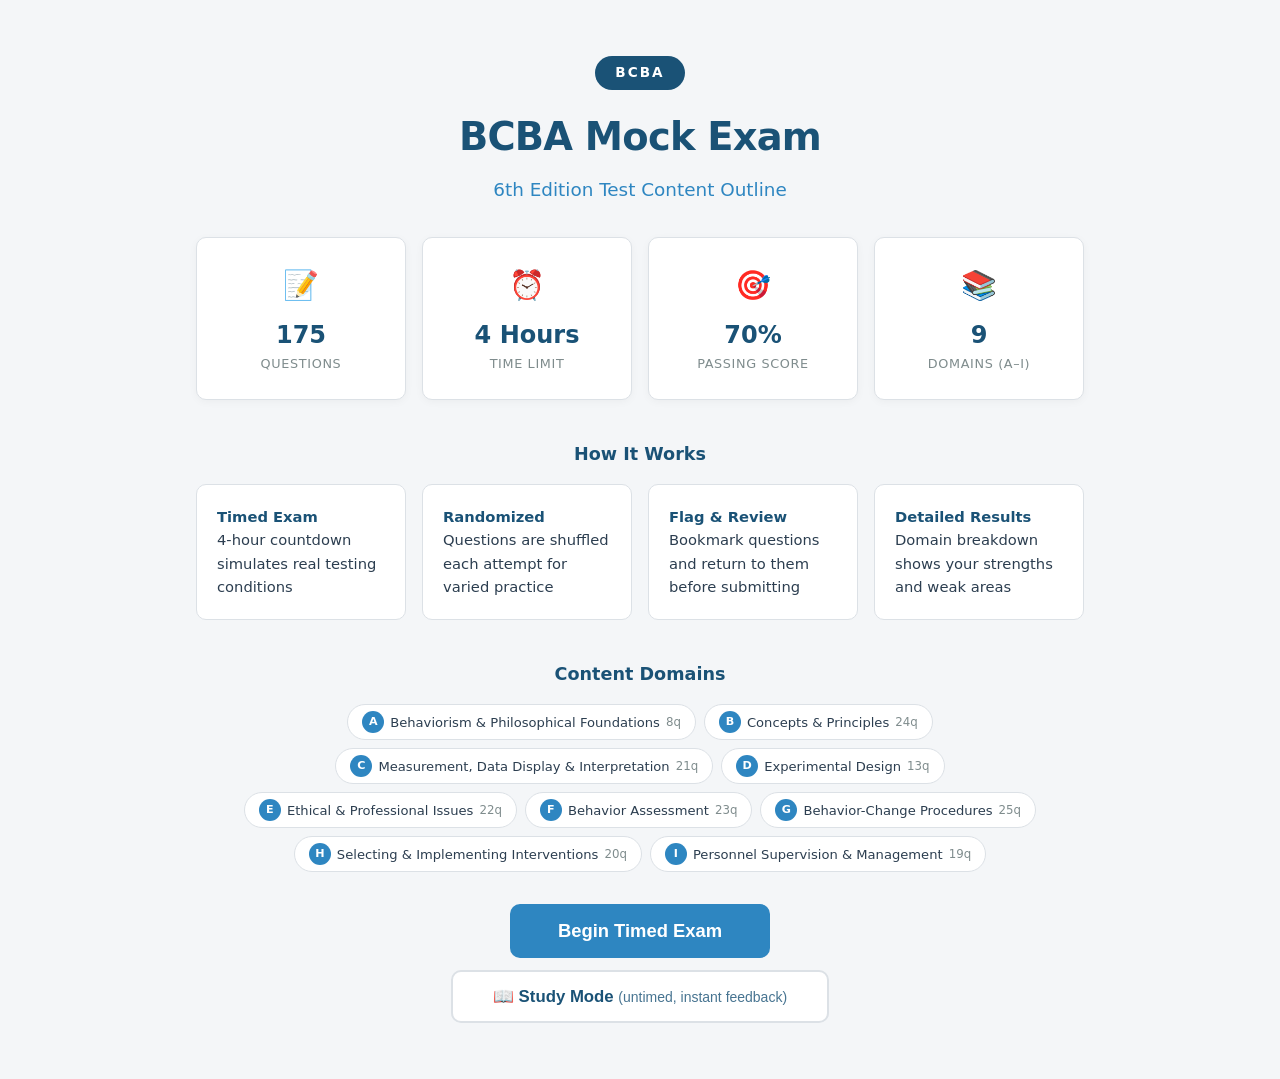
==== index.html @ a04a8256 "Initial release: BCBA Mock Exam static website 175-question practice exam for BCBA certification (6t" ====
<!DOCTYPE html>
<html lang="en">
<head>
  <meta charset="UTF-8">
  <meta name="viewport" content="width=device-width, initial-scale=1.0">
  <meta name="description" content="BCBA Mock Exam — 175 scenario-based questions aligned with the 6th Edition Test Content Outline. Timed exam, study mode, detailed domain breakdown.">
  <meta name="theme-color" content="#1a5276">
  <meta property="og:title" content="BCBA Mock Exam — 6th Edition TCO">
  <meta property="og:description" content="175-question practice exam for BCBA certification with timed mode, study mode, and detailed results.">
  <title>BCBA Mock Exam &mdash; 6th Edition TCO</title>
  <link rel="stylesheet" href="css/styles.css">
</head>
<body>
  <div class="container" id="app"></div>
  <button class="q-map-toggle" id="mapToggle" style="display:none" onclick="toggleMap()" aria-label="Toggle question navigator">&#9776;</button>
  <div class="q-map" id="qMap" role="navigation" aria-label="Question navigator"></div>

  <script defer src="js/questions.js"></script>
  <script defer src="js/domains.js"></script>
  <script defer src="js/state.js"></script>
  <script defer src="js/timer.js"></script>
  <script defer src="js/exam.js"></script>
  <script defer src="js/review.js"></script>
  <script defer src="js/render.js"></script>
  <script defer src="js/app.js"></script>
</body>
</html>
---- css/styles.css ----
/* BCBA Mock Exam — Styles */
* { margin: 0; padding: 0; box-sizing: border-box; }

:root {
  --primary: #1a5276;
  --accent: #2e86c1;
  --success: #27ae60;
  --danger: #c0392b;
  --warn: #f39c12;
  --bg: #f4f6f8;
  --card: #fff;
  --text: #2c3e50;
  --muted: #7f8c8d;
  --border: #dce1e6;
  --radius: 10px;
}

/* DARK MODE */
@media (prefers-color-scheme: dark) {
  :root {
    --bg: #1a1d23;
    --card: #23272e;
    --text: #e0e0e0;
    --muted: #9ca3af;
    --border: #3a3f47;
    --primary: #4a9eda;
    --accent: #5dade2;
  }
  .option:hover { background: rgba(93, 173, 226, 0.08); }
  .option.selected { background: rgba(93, 173, 226, 0.12); }
  .q-map-btn { background: var(--card); color: var(--text); }
  .q-map-btn.review-unanswered { background: #3a3f47; }
  .info-card { box-shadow: 0 2px 8px rgba(0, 0, 0, 0.2); }
}

body {
  font-family: 'Segoe UI', system-ui, -apple-system, sans-serif;
  background: var(--bg);
  color: var(--text);
  line-height: 1.6;
}

.container { max-width: 960px; margin: 0 auto; padding: 16px; }

/* ========================= */
/* START SCREEN              */
/* ========================= */
.start-screen { text-align: center; padding: 40px 20px; }

.hero {
  margin-bottom: 32px;
}
.hero-badge {
  display: inline-block;
  background: var(--primary);
  color: #fff;
  font-size: 0.85em;
  font-weight: 700;
  letter-spacing: 0.15em;
  padding: 6px 20px;
  border-radius: 20px;
  margin-bottom: 16px;
}
.start-screen h1 {
  font-size: 2.4em;
  color: var(--primary);
  margin-bottom: 8px;
  letter-spacing: -0.02em;
}
.start-screen .subtitle {
  color: var(--accent);
  font-size: 1.15em;
  margin-bottom: 0;
}

/* Info cards */
.info-grid {
  display: grid;
  grid-template-columns: repeat(auto-fit, minmax(160px, 1fr));
  gap: 16px;
  margin: 32px 0;
  text-align: center;
}
.info-card {
  background: var(--card);
  border-radius: var(--radius);
  padding: 24px 16px;
  border: 1px solid var(--border);
  box-shadow: 0 2px 8px rgba(0, 0, 0, 0.04);
  transition: transform 0.2s, box-shadow 0.2s;
}
.info-card:hover {
  transform: translateY(-2px);
  box-shadow: 0 6px 20px rgba(0, 0, 0, 0.08);
}
.info-icon { font-size: 1.8em; margin-bottom: 8px; }
.info-card .label {
  font-size: 0.8em;
  color: var(--muted);
  text-transform: uppercase;
  letter-spacing: 0.05em;
}
.info-card .value {
  font-size: 1.5em;
  font-weight: 700;
  color: var(--primary);
  margin-top: 4px;
}

/* Features section */
.features-section {
  margin: 40px 0;
  text-align: left;
}
.features-section h3, .domains-section h3 {
  color: var(--primary);
  font-size: 1.1em;
  margin-bottom: 16px;
  text-align: center;
}
.features-grid {
  display: grid;
  grid-template-columns: repeat(auto-fit, minmax(200px, 1fr));
  gap: 16px;
}
.feature {
  background: var(--card);
  padding: 20px;
  border-radius: var(--radius);
  border: 1px solid var(--border);
  font-size: 0.92em;
  line-height: 1.6;
  text-align: left;
}
.feature strong { color: var(--primary); }

/* Domains list */
.domains-section { margin: 32px 0; }
.domains-list {
  display: flex;
  flex-wrap: wrap;
  gap: 8px;
  justify-content: center;
}
.domain-pill {
  display: inline-flex;
  align-items: center;
  gap: 6px;
  background: var(--card);
  border: 1px solid var(--border);
  border-radius: 20px;
  padding: 6px 14px;
  font-size: 0.82em;
  color: var(--text);
}
.domain-code {
  background: var(--accent);
  color: #fff;
  width: 22px;
  height: 22px;
  border-radius: 50%;
  display: inline-flex;
  align-items: center;
  justify-content: center;
  font-weight: 700;
  font-size: 0.85em;
  flex-shrink: 0;
}
.domain-count {
  color: var(--muted);
  font-size: 0.9em;
}

/* Start actions */
.start-actions {
  display: flex;
  flex-direction: column;
  align-items: center;
  gap: 12px;
  margin-top: 32px;
}
.start-divider {
  width: 100%;
  max-width: 300px;
  text-align: center;
  border-bottom: 1px solid var(--border);
  line-height: 0;
  margin: 8px 0;
}
.start-divider span {
  background: var(--bg);
  padding: 0 16px;
  font-size: 0.85em;
  color: var(--muted);
}

/* ========================= */
/* BUTTONS                   */
/* ========================= */
.btn {
  display: inline-block;
  padding: 14px 40px;
  border: none;
  border-radius: var(--radius);
  font-size: 1.05em;
  font-weight: 600;
  cursor: pointer;
  transition: all 0.2s;
  text-decoration: none;
}
.btn-lg { padding: 16px 48px; font-size: 1.15em; }
.btn-primary { background: var(--accent); color: #fff; }
.btn-primary:hover {
  background: var(--primary);
  transform: translateY(-1px);
  box-shadow: 0 4px 12px rgba(0, 0, 0, 0.15);
}
.btn-primary.btn-outline {
  background: transparent;
  color: var(--accent);
  border: 2px solid var(--accent);
}
.btn-primary.btn-outline:hover {
  background: var(--accent);
  color: #fff;
}
.btn-secondary {
  background: var(--card);
  color: var(--primary);
  border: 2px solid var(--border);
}
.btn-secondary:hover { border-color: var(--accent); color: var(--accent); }
.btn-sm { padding: 8px 20px; font-size: 0.9em; }
.btn-danger { background: var(--danger); color: #fff; }
.btn-danger:hover { background: #a93226; }
.btn-success { background: var(--success); color: #fff; }
.btn-success:hover { background: #219a52; }
.btn small { opacity: 0.8; font-weight: 400; }

/* ========================= */
/* TOP BAR                   */
/* ========================= */
.top-bar {
  display: flex;
  justify-content: space-between;
  align-items: center;
  background: var(--primary);
  color: #fff;
  padding: 12px 20px;
  border-radius: var(--radius);
  margin-bottom: 16px;
  flex-wrap: wrap;
  gap: 8px;
  position: sticky;
  top: 0;
  z-index: 50;
}
.top-bar .timer {
  font-size: 1.3em;
  font-weight: 700;
  font-variant-numeric: tabular-nums;
}
.top-bar .progress { font-size: 0.95em; opacity: 0.85; }
.timer.warning { color: #f1c40f; animation: pulse 1s infinite; }
@keyframes pulse { 0%, 100% { opacity: 1; } 50% { opacity: 0.6; } }

/* ========================= */
/* QUESTION AREA             */
/* ========================= */
.question-card {
  background: var(--card);
  border-radius: var(--radius);
  padding: 32px;
  border: 1px solid var(--border);
  box-shadow: 0 2px 12px rgba(0, 0, 0, 0.05);
  margin-bottom: 16px;
}
.q-header {
  display: flex;
  justify-content: space-between;
  align-items: center;
  margin-bottom: 16px;
  flex-wrap: wrap;
  gap: 8px;
}
.q-number {
  font-size: 0.85em;
  font-weight: 600;
  color: var(--accent);
  background: rgba(46, 134, 193, 0.08);
  padding: 4px 12px;
  border-radius: 20px;
}
.q-domain { font-size: 0.8em; color: var(--muted); }
.q-stem { font-size: 1.1em; line-height: 1.7; margin-bottom: 24px; }
.q-flag {
  cursor: pointer;
  font-size: 1.2em;
  opacity: 0.4;
  transition: all 0.2s;
  user-select: none;
}
.q-flag:hover { opacity: 0.7; }
.q-flag.flagged { opacity: 1; color: var(--warn); }
.q-flag:focus-visible {
  outline: 2px solid var(--accent);
  outline-offset: 2px;
  border-radius: 4px;
}

.options { display: flex; flex-direction: column; gap: 10px; }

.option {
  display: flex;
  align-items: flex-start;
  gap: 12px;
  padding: 14px 16px;
  border: 2px solid var(--border);
  border-radius: 8px;
  cursor: pointer;
  transition: all 0.15s;
  background: var(--card);
  min-height: 48px;
}
.option:hover { border-color: var(--accent); background: rgba(46, 134, 193, 0.03); }
.option:focus-visible {
  outline: 2px solid var(--accent);
  outline-offset: 2px;
}
.option.selected { border-color: var(--accent); background: rgba(46, 134, 193, 0.06); }
.option .letter {
  width: 28px;
  height: 28px;
  border-radius: 50%;
  display: flex;
  align-items: center;
  justify-content: center;
  font-weight: 700;
  font-size: 0.85em;
  flex-shrink: 0;
  border: 2px solid var(--border);
  color: var(--muted);
  transition: all 0.15s;
}
.option.selected .letter {
  background: var(--accent);
  color: #fff;
  border-color: var(--accent);
}
.option .text { flex: 1; padding-top: 2px; }

/* ========================= */
/* REVIEW MODE               */
/* ========================= */
.option.correct { border-color: var(--success); background: rgba(39, 174, 96, 0.06); }
.option.correct .letter { background: var(--success); color: #fff; border-color: var(--success); }
.option.incorrect { border-color: var(--danger); background: rgba(192, 57, 43, 0.06); }
.option.incorrect .letter { background: var(--danger); color: #fff; border-color: var(--danger); }
.rationale {
  margin-top: 20px;
  padding: 16px;
  background: rgba(46, 134, 193, 0.04);
  border-left: 4px solid var(--accent);
  border-radius: 0 8px 8px 0;
  font-size: 0.95em;
  line-height: 1.7;
  display: none;
}
.rationale.show { display: block; }

/* ========================= */
/* NAV                       */
/* ========================= */
.nav-bar {
  display: flex;
  justify-content: space-between;
  align-items: center;
  gap: 12px;
}
.nav-bar .center { display: flex; gap: 8px; }

/* ========================= */
/* QUESTION MAP              */
/* ========================= */
.q-map-toggle {
  position: fixed;
  bottom: 20px;
  right: 20px;
  width: 52px;
  height: 52px;
  border-radius: 50%;
  background: var(--primary);
  color: #fff;
  border: none;
  font-size: 1.3em;
  cursor: pointer;
  box-shadow: 0 4px 16px rgba(0, 0, 0, 0.2);
  z-index: 100;
  display: flex;
  align-items: center;
  justify-content: center;
}
.q-map {
  position: fixed;
  bottom: 80px;
  right: 20px;
  width: 340px;
  max-height: 70vh;
  background: var(--card);
  border-radius: var(--radius);
  box-shadow: 0 8px 32px rgba(0, 0, 0, 0.15);
  border: 1px solid var(--border);
  z-index: 99;
  display: none;
  overflow: auto;
  padding: 16px;
}
.q-map.show { display: block; }
.q-map h3 { font-size: 0.95em; color: var(--primary); margin-bottom: 12px; }
.q-map-grid {
  display: grid;
  grid-template-columns: repeat(10, 1fr);
  gap: 4px;
}
.q-map-btn {
  width: 30px;
  height: 30px;
  border: 1px solid var(--border);
  border-radius: 4px;
  display: flex;
  align-items: center;
  justify-content: center;
  font-size: 0.7em;
  cursor: pointer;
  background: var(--card);
  color: var(--text);
  transition: all 0.15s;
}
.q-map-btn:hover { border-color: var(--accent); }
.q-map-btn.answered { background: var(--accent); color: #fff; border-color: var(--accent); }
.q-map-btn.flagged-map { border-color: var(--warn); box-shadow: 0 0 0 2px rgba(243, 156, 18, 0.3); }
.q-map-btn.current { outline: 2px solid var(--primary); outline-offset: 1px; }
.q-map-btn.review-correct { background: var(--success); color: #fff; border-color: var(--success); }
.q-map-btn.review-incorrect { background: var(--danger); color: #fff; border-color: var(--danger); }
.q-map-btn.review-unanswered { background: #ecf0f1; color: var(--muted); }
.domain-label {
  grid-column: 1 / -1;
  font-size: 0.75em;
  font-weight: 600;
  color: var(--muted);
  margin-top: 8px;
  text-transform: uppercase;
  letter-spacing: 0.03em;
}

/* ========================= */
/* RESULTS                   */
/* ========================= */
.results { text-align: center; padding: 40px 20px; }
.results h1 { color: var(--primary); margin-bottom: 8px; }
.score-circle {
  width: 180px;
  height: 180px;
  border-radius: 50%;
  display: flex;
  flex-direction: column;
  align-items: center;
  justify-content: center;
  margin: 32px auto;
  border: 8px solid var(--border);
  transition: border-color 0.3s;
}
.score-circle .pct { font-size: 3em; font-weight: 800; line-height: 1; }
.score-circle .label { font-size: 0.85em; color: var(--muted); }
.score-circle.pass { border-color: var(--success); }
.score-circle.pass .pct { color: var(--success); }
.score-circle.fail { border-color: var(--danger); }
.score-circle.fail .pct { color: var(--danger); }

.result-badge {
  display: inline-block;
  padding: 8px 24px;
  border-radius: 20px;
  font-weight: 700;
  font-size: 1.1em;
  letter-spacing: 0.05em;
  margin-bottom: 16px;
}
.result-badge.pass { background: rgba(39, 174, 96, 0.1); color: var(--success); }
.result-badge.fail { background: rgba(192, 57, 43, 0.1); color: var(--danger); }

.domain-breakdown { text-align: left; margin: 32px 0; }
.domain-row {
  display: flex;
  align-items: center;
  gap: 12px;
  padding: 10px 0;
  border-bottom: 1px solid var(--border);
}
.domain-row .name { flex: 1; font-size: 0.95em; }
.domain-row .bar-wrap {
  flex: 2;
  height: 24px;
  background: #ecf0f1;
  border-radius: 12px;
  overflow: hidden;
}
.domain-row .bar { height: 100%; border-radius: 12px; transition: width 0.6s ease; }
.domain-row .score-text { width: 80px; text-align: right; font-weight: 600; font-size: 0.9em; }
.actions {
  display: flex;
  gap: 12px;
  justify-content: center;
  flex-wrap: wrap;
  margin-top: 32px;
}

/* ========================= */
/* RESPONSIVE                */
/* ========================= */
@media (max-width: 768px) {
  .container { padding: 8px; }
  .start-screen { padding: 24px 12px; }
  .start-screen h1 { font-size: 1.8em; }
  .info-grid { grid-template-columns: repeat(2, 1fr); gap: 10px; }
  .info-card { padding: 16px 12px; }
  .features-grid { grid-template-columns: 1fr; }
  .domain-row { flex-wrap: wrap; }
  .domain-row .bar-wrap { flex: 1 1 100%; order: 3; }
  .domain-row .score-text { width: auto; order: 2; }
}

@media (max-width: 600px) {
  .question-card { padding: 20px 16px; }
  .top-bar { padding: 10px 14px; font-size: 0.9em; }
  .q-stem { font-size: 1em; }
  .option { padding: 12px 14px; min-height: 48px; }
  .nav-bar { flex-wrap: wrap; justify-content: center; }
  .nav-bar .center { order: 3; width: 100%; justify-content: center; margin-top: 8px; }
  .btn-sm { padding: 10px 16px; font-size: 0.85em; }

  /* Bottom-sheet style question map on mobile */
  .q-map {
    width: 100%;
    max-width: 100%;
    bottom: 0;
    right: 0;
    left: 0;
    border-radius: var(--radius) var(--radius) 0 0;
    max-height: 60vh;
  }
  .q-map-grid { grid-template-columns: repeat(8, 1fr); }

  .actions { flex-direction: column; align-items: stretch; }
  .actions .btn { width: 100%; }
}

/* ========================= */
/* PRINT                     */
/* ========================= */
@media print {
  .top-bar, .nav-bar, .q-map-toggle, .q-map, .actions, .btn { display: none !important; }
  .question-card { box-shadow: none; border: 1px solid #ccc; page-break-inside: avoid; }
  .results { padding: 20px 0; }
}

/* ========================= */
/* KEYBOARD HINT             */
/* ========================= */
.kbd-hint {
  position: fixed;
  bottom: 80px;
  left: 20px;
  background: var(--card);
  border: 1px solid var(--border);
  border-radius: var(--radius);
  padding: 12px 16px;
  font-size: 0.78em;
  color: var(--muted);
  line-height: 1.8;
  box-shadow: 0 4px 16px rgba(0, 0, 0, 0.1);
  z-index: 50;
  display: none;
}
kbd {
  background: var(--bg);
  border: 1px solid var(--border);
  border-radius: 4px;
  padding: 1px 6px;
  font-family: inherit;
  font-size: 0.95em;
}
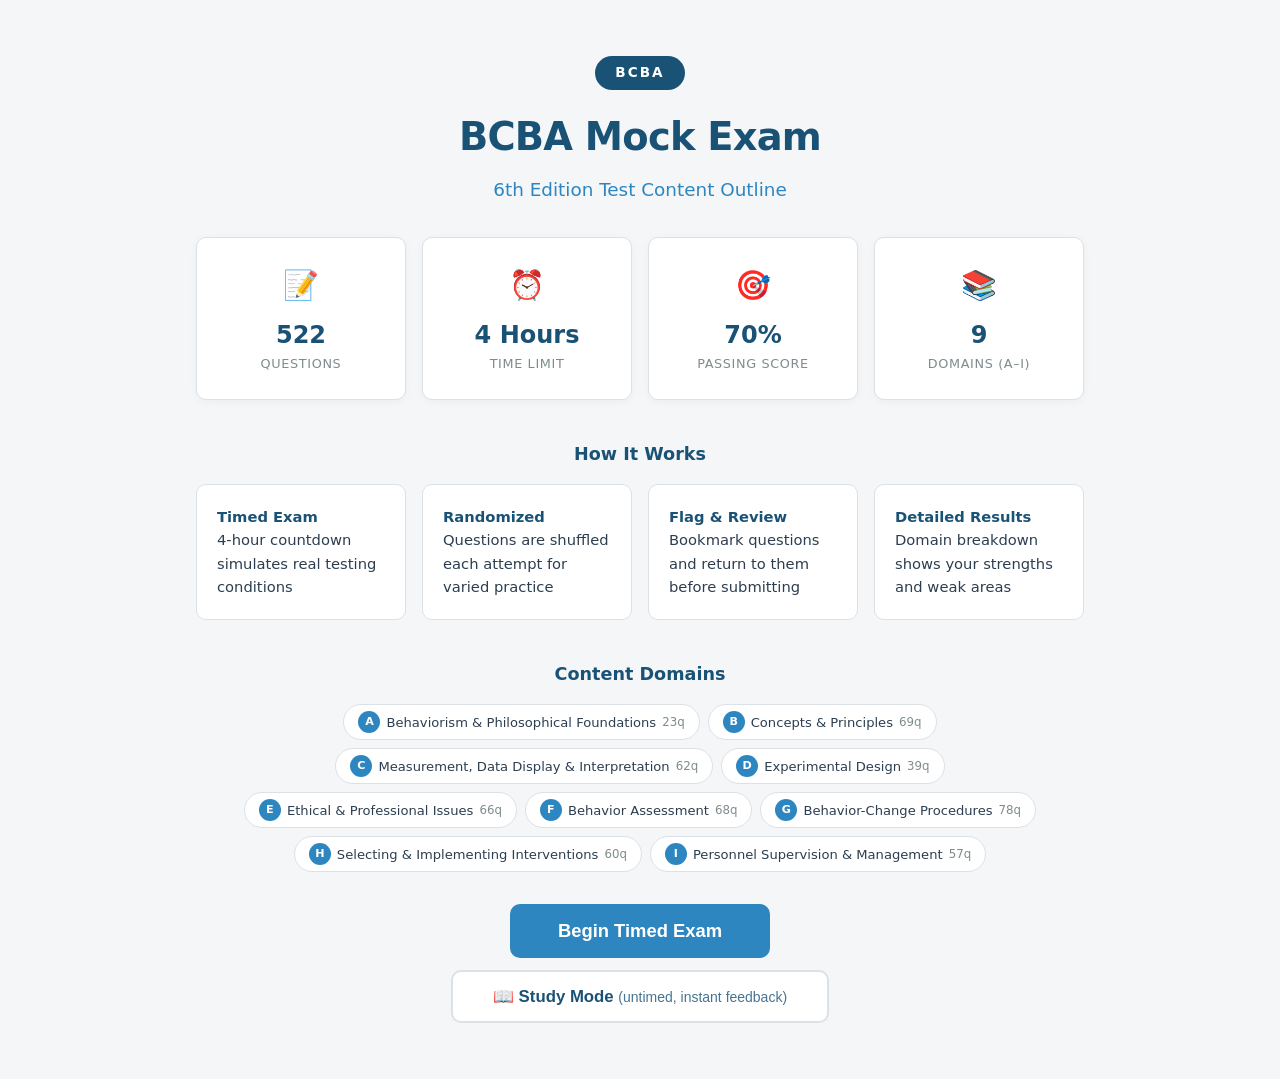
==== commit 18d0b79d: "Update BCBA exam to 522-question version - Replace questions.js with the latest 522-question bank (w" ====
--- a/index.html
+++ b/index.html
@@ -3,10 +3,10 @@
 <head>
   <meta charset="UTF-8">
   <meta name="viewport" content="width=device-width, initial-scale=1.0">
-  <meta name="description" content="BCBA Mock Exam — 175 scenario-based questions aligned with the 6th Edition Test Content Outline. Timed exam, study mode, detailed domain breakdown.">
+  <meta name="description" content="BCBA Mock Exam — 522 scenario-based questions aligned with the 6th Edition Test Content Outline. Timed exam, study mode, detailed domain breakdown.">
   <meta name="theme-color" content="#1a5276">
   <meta property="og:title" content="BCBA Mock Exam — 6th Edition TCO">
-  <meta property="og:description" content="175-question practice exam for BCBA certification with timed mode, study mode, and detailed results.">
+  <meta property="og:description" content="522-question practice exam for BCBA certification with timed mode, study mode, and detailed results.">
   <title>BCBA Mock Exam &mdash; 6th Edition TCO</title>
   <link rel="stylesheet" href="css/styles.css">
 </head>
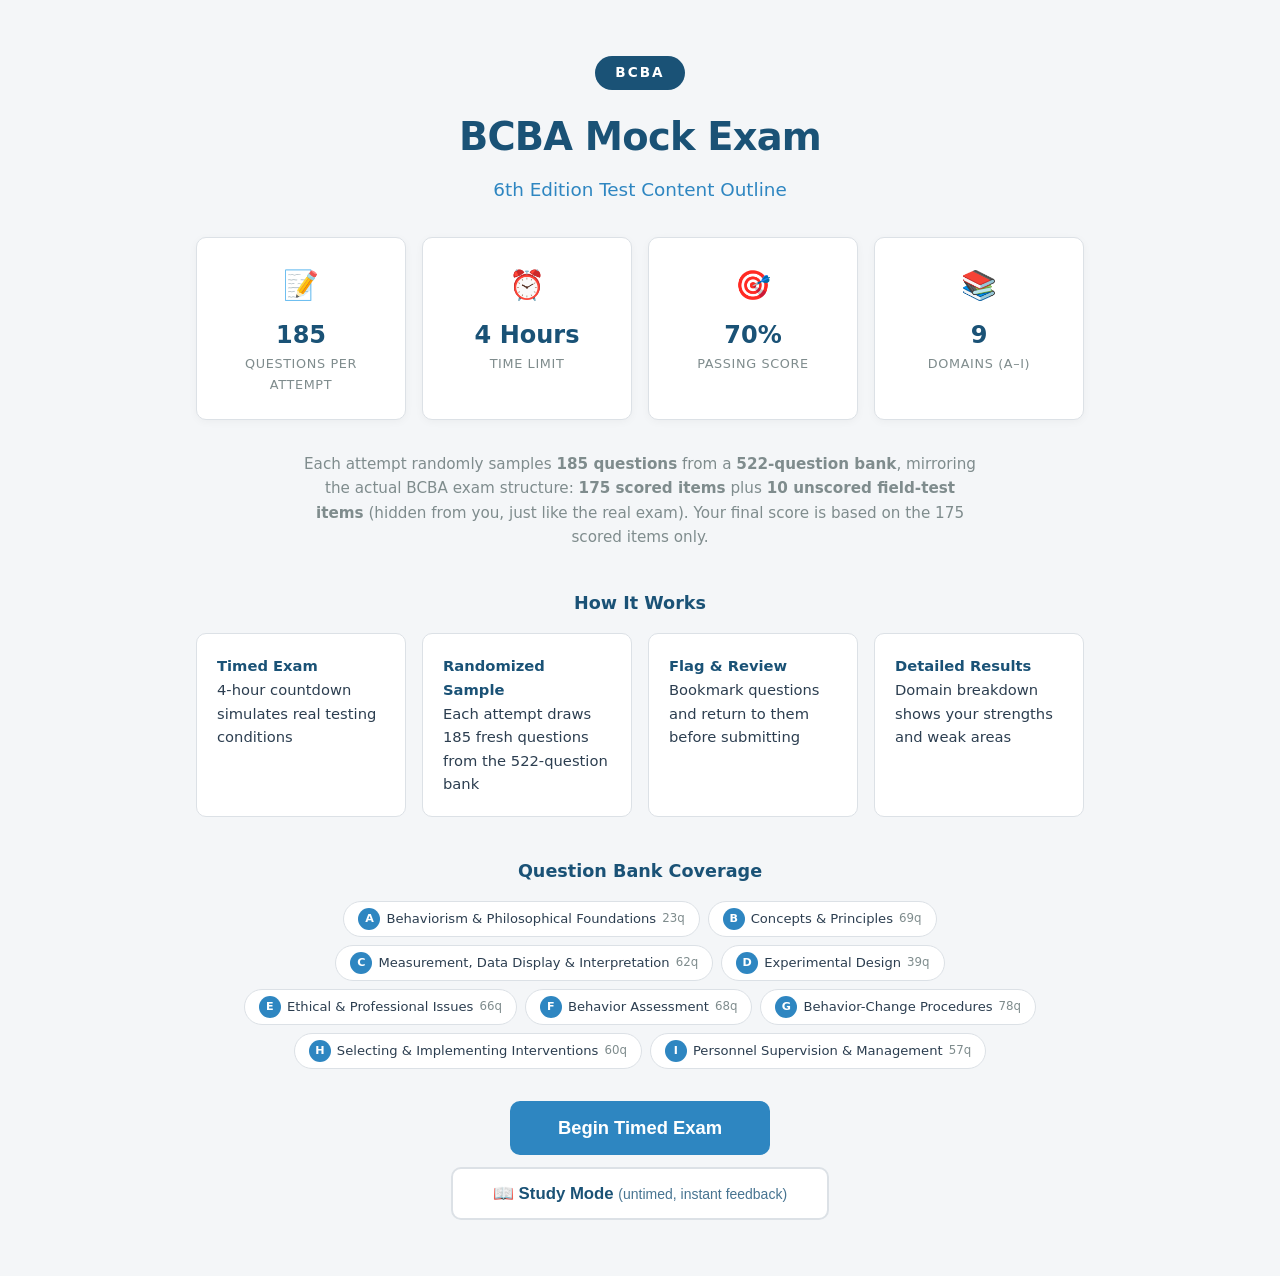
==== commit 9262aad2: "Authentic BCBA exam structure: 185 sampled, 175 scored Each attempt now mirrors the real BCBA exam: " ====
--- a/index.html
+++ b/index.html
@@ -3,10 +3,10 @@
 <head>
   <meta charset="UTF-8">
   <meta name="viewport" content="width=device-width, initial-scale=1.0">
-  <meta name="description" content="BCBA Mock Exam — 522 scenario-based questions aligned with the 6th Edition Test Content Outline. Timed exam, study mode, detailed domain breakdown.">
+  <meta name="description" content="BCBA Mock Exam — 185 scenario-based questions aligned with the 6th Edition Test Content Outline. Timed exam, study mode, detailed domain breakdown.">
   <meta name="theme-color" content="#1a5276">
   <meta property="og:title" content="BCBA Mock Exam — 6th Edition TCO">
-  <meta property="og:description" content="522-question practice exam for BCBA certification with timed mode, study mode, and detailed results.">
+  <meta property="og:description" content="185-question practice exam for BCBA certification with timed mode, study mode, and detailed results.">
   <title>BCBA Mock Exam &mdash; 6th Edition TCO</title>
   <link rel="stylesheet" href="css/styles.css">
 </head>
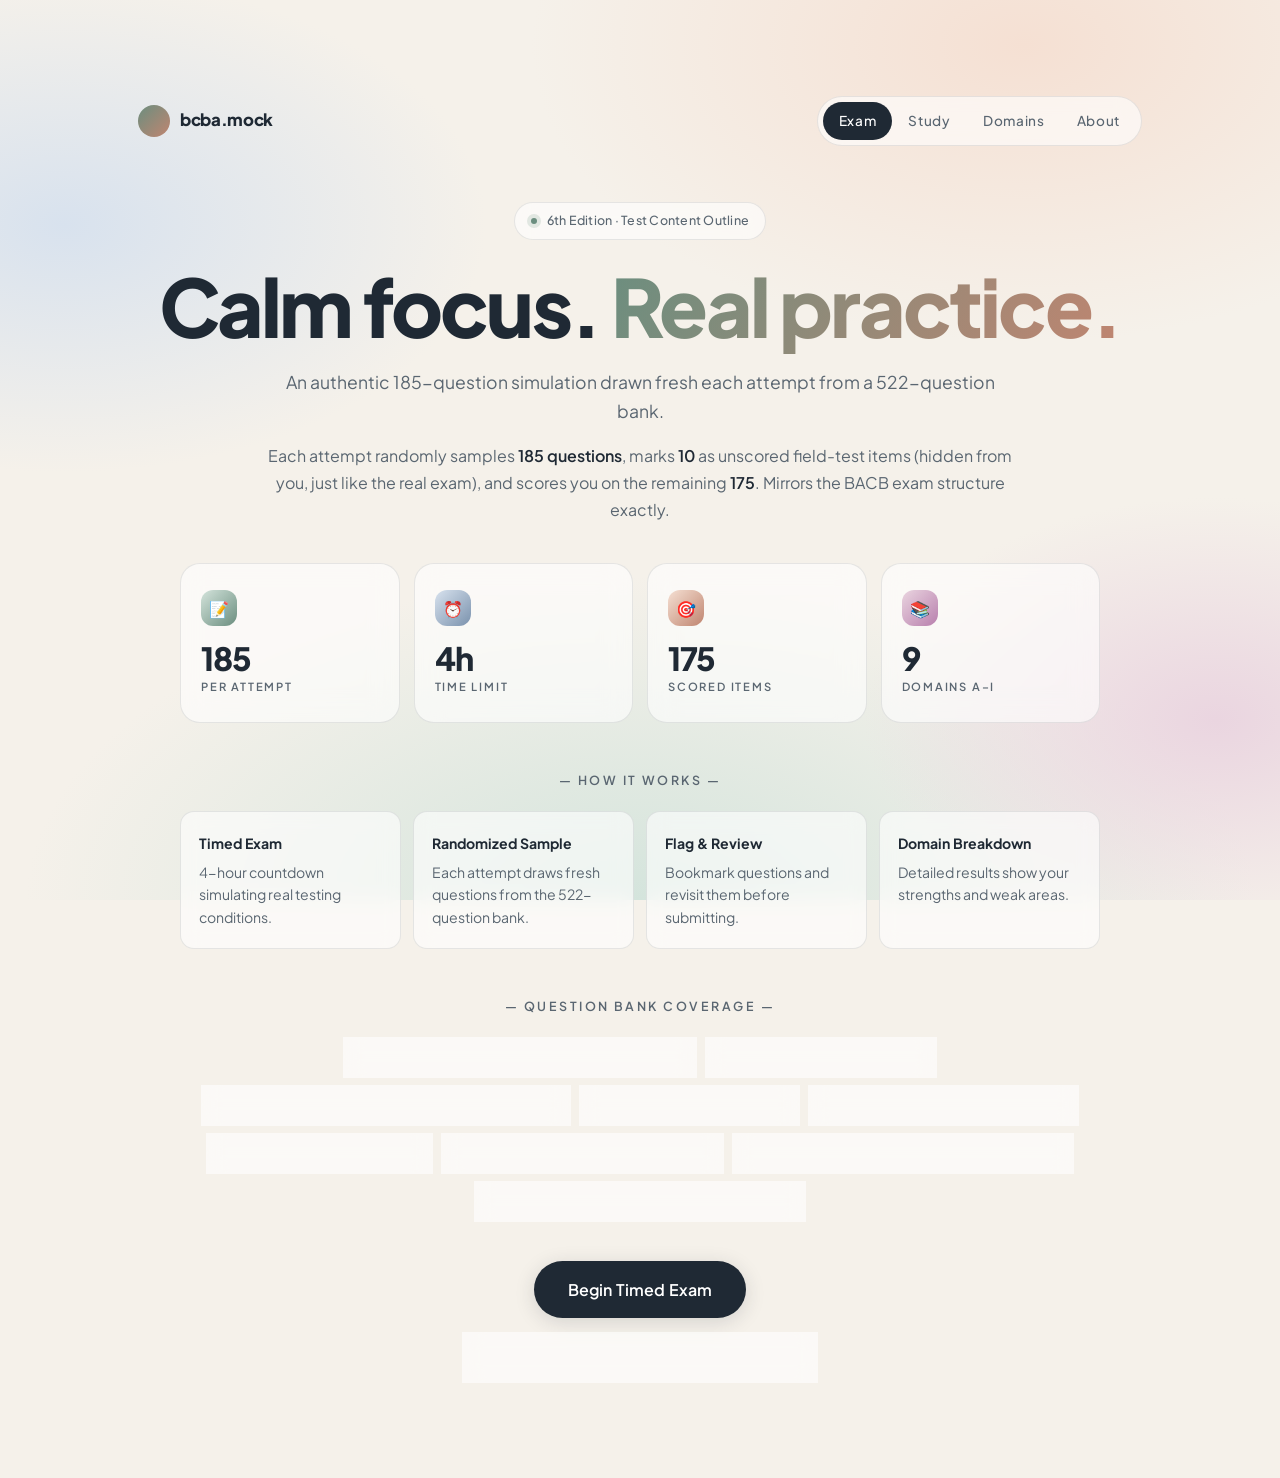
==== commit 06c0c5dd: "Redesign with Calm Gradient theme Apply a fresh visual aesthetic across the entire site: pastel grad" ====
--- a/index.html
+++ b/index.html
@@ -3,11 +3,16 @@
 <head>
   <meta charset="UTF-8">
   <meta name="viewport" content="width=device-width, initial-scale=1.0">
-  <meta name="description" content="BCBA Mock Exam — 185 scenario-based questions aligned with the 6th Edition Test Content Outline. Timed exam, study mode, detailed domain breakdown.">
-  <meta name="theme-color" content="#1a5276">
+  <meta name="description" content="BCBA Mock Exam — 185 scenario-based questions per attempt, drawn from a 522-question bank. 175 scored + 10 unscored field-test items, mirroring the BACB exam structure.">
+  <meta name="theme-color" content="#f5f1ea">
   <meta property="og:title" content="BCBA Mock Exam — 6th Edition TCO">
-  <meta property="og:description" content="185-question practice exam for BCBA certification with timed mode, study mode, and detailed results.">
+  <meta property="og:description" content="Authentic 185-question BCBA practice exam with timed mode, study mode, and detailed results.">
   <title>BCBA Mock Exam &mdash; 6th Edition TCO</title>
+
+  <link rel="preconnect" href="https://fonts.googleapis.com">
+  <link rel="preconnect" href="https://fonts.gstatic.com" crossorigin>
+  <link href="https://fonts.googleapis.com/css2?family=Plus+Jakarta+Sans:wght@300;400;500;600;700;800&display=swap" rel="stylesheet">
+
   <link rel="stylesheet" href="css/styles.css">
 </head>
 <body>
--- a/css/styles.css
+++ b/css/styles.css
@@ -1,477 +1,666 @@
-/* BCBA Mock Exam — Styles */
+/* ============================================================
+   BCBA Mock Exam — "Calm Gradient" theme
+   Pastel atmospheric background, glassmorphic cards, modern sans
+   ============================================================ */
+
 * { margin: 0; padding: 0; box-sizing: border-box; }
 
 :root {
-  --primary: #1a5276;
-  --accent: #2e86c1;
-  --success: #27ae60;
-  --danger: #c0392b;
-  --warn: #f39c12;
-  --bg: #f4f6f8;
-  --card: #fff;
-  --text: #2c3e50;
-  --muted: #7f8c8d;
-  --border: #dce1e6;
-  --radius: 10px;
-}
-
-/* DARK MODE */
-@media (prefers-color-scheme: dark) {
-  :root {
-    --bg: #1a1d23;
-    --card: #23272e;
-    --text: #e0e0e0;
-    --muted: #9ca3af;
-    --border: #3a3f47;
-    --primary: #4a9eda;
-    --accent: #5dade2;
-  }
-  .option:hover { background: rgba(93, 173, 226, 0.08); }
-  .option.selected { background: rgba(93, 173, 226, 0.12); }
-  .q-map-btn { background: var(--card); color: var(--text); }
-  .q-map-btn.review-unanswered { background: #3a3f47; }
-  .info-card { box-shadow: 0 2px 8px rgba(0, 0, 0, 0.2); }
-}
-
-body {
-  font-family: 'Segoe UI', system-ui, -apple-system, sans-serif;
-  background: var(--bg);
-  color: var(--text);
+  /* Background gradient anchors */
+  --bg-base: #f5f1ea;
+  --grad-mint:    #d4e4dc;
+  --grad-peach:   #f5e0d3;
+  --grad-sky:     #d8e2ee;
+  --grad-blush:   #ead5e0;
+
+  /* Ink scale */
+  --ink:        #1f2934;
+  --ink-soft:   #5a6671;
+  --ink-mute:   #8a929c;
+
+  /* Accent palette */
+  --accent:       #6b8e7f;   /* sage */
+  --accent-warm:  #c08570;   /* terracotta-pink */
+  --accent-cool:  #7a92ad;   /* dusty blue */
+
+  /* Semantic */
+  --success:    #6b8e7f;
+  --success-bg: rgba(107, 142, 127, 0.12);
+  --danger:     #c47a6a;
+  --danger-bg:  rgba(196, 122, 106, 0.12);
+  --warn:       #d4a574;
+  --warn-bg:    rgba(212, 165, 116, 0.18);
+
+  /* Surfaces */
+  --card-glass:    rgba(255, 255, 255, 0.6);
+  --card-glass-2:  rgba(255, 255, 255, 0.85);
+  --card-solid:    #ffffff;
+  --card-mute:     rgba(31, 41, 52, 0.04);
+  --line:          rgba(31, 41, 52, 0.1);
+  --line-strong:   rgba(31, 41, 52, 0.2);
+
+  /* Radii / shadows */
+  --r-sm:   8px;
+  --r:      14px;
+  --r-lg:   20px;
+  --r-pill: 999px;
+  --shadow-sm: 0 1px 4px rgba(31, 41, 52, 0.06);
+  --shadow:    0 4px 24px rgba(31, 41, 52, 0.08);
+  --shadow-lg: 0 12px 40px rgba(31, 41, 52, 0.12);
+}
+
+html, body {
+  background:
+    radial-gradient(ellipse 70% 60% at 80% 5%,  var(--grad-peach) 0%, transparent 55%),
+    radial-gradient(ellipse 60% 50% at 5% 25%,  var(--grad-sky)   0%, transparent 55%),
+    radial-gradient(ellipse 50% 45% at 95% 80%, var(--grad-blush) 0%, transparent 55%),
+    radial-gradient(ellipse 80% 60% at 50% 100%, var(--grad-mint)  0%, transparent 60%),
+    var(--bg-base);
+  background-attachment: fixed;
+  color: var(--ink);
+  font-family: 'Plus Jakarta Sans', system-ui, -apple-system, sans-serif;
+  font-weight: 400;
   line-height: 1.6;
-}
-
-.container { max-width: 960px; margin: 0 auto; padding: 16px; }
-
-/* ========================= */
-/* START SCREEN              */
-/* ========================= */
-.start-screen { text-align: center; padding: 40px 20px; }
-
-.hero {
-  margin-bottom: 32px;
-}
-.hero-badge {
-  display: inline-block;
-  background: var(--primary);
-  color: #fff;
-  font-size: 0.85em;
-  font-weight: 700;
-  letter-spacing: 0.15em;
-  padding: 6px 20px;
-  border-radius: 20px;
-  margin-bottom: 16px;
-}
-.start-screen h1 {
-  font-size: 2.4em;
-  color: var(--primary);
-  margin-bottom: 8px;
+  min-height: 100vh;
+  -webkit-font-smoothing: antialiased;
+  -moz-osx-font-smoothing: grayscale;
+}
+
+.container { max-width: 1100px; margin: 0 auto; padding: 16px 24px; }
+
+/* ============================================================
+   BUTTONS
+   ============================================================ */
+.btn {
+  display: inline-flex; align-items: center; justify-content: center;
+  gap: 10px;
+  padding: 14px 26px;
+  border: none;
+  border-radius: var(--r-pill);
+  font-family: inherit;
+  font-size: 0.95rem;
+  font-weight: 600;
+  letter-spacing: 0.01em;
+  cursor: pointer;
+  transition: all .25s ease;
+  text-decoration: none;
+  white-space: nowrap;
+}
+.btn:disabled { opacity: 0.4; cursor: not-allowed; }
+.btn small { font-weight: 400; opacity: 0.85; font-size: 0.85em; margin-left: 6px; }
+
+.btn-primary {
+  background: var(--ink);
+  color: white;
+  box-shadow: 0 4px 20px rgba(31, 41, 52, 0.15);
+}
+.btn-primary:hover:not(:disabled) {
+  transform: translateY(-2px);
+  box-shadow: 0 8px 28px rgba(31, 41, 52, 0.25);
+}
+
+.btn-lg { padding: 18px 34px; font-size: 1rem; }
+
+.btn-outline {
+  background: transparent;
+  color: var(--ink);
+  border: 1.5px solid var(--ink);
+  box-shadow: none;
+}
+.btn-outline:hover:not(:disabled) { background: var(--ink); color: white; }
+
+.btn-secondary {
+  background: var(--card-glass);
+  color: var(--ink);
+  border: 1px solid var(--line);
+  backdrop-filter: blur(10px);
+  -webkit-backdrop-filter: blur(10px);
+}
+.btn-secondary:hover:not(:disabled) {
+  background: var(--card-glass-2);
+  border-color: var(--line-strong);
+}
+
+.btn-sm { padding: 9px 18px; font-size: 0.85rem; gap: 6px; }
+
+.btn-danger {
+  background: var(--danger);
+  color: white;
+}
+.btn-danger:hover:not(:disabled) { filter: brightness(0.92); transform: translateY(-1px); }
+
+.btn-success {
+  background: var(--success);
+  color: white;
+}
+.btn-success:hover:not(:disabled) { filter: brightness(0.92); transform: translateY(-1px); }
+
+/* ============================================================
+   START SCREEN
+   ============================================================ */
+.start-screen {
+  max-width: 1100px;
+  margin: 0 auto;
+  padding: 64px 24px 80px;
+  text-align: center;
+}
+
+/* Top brand bar */
+.start-nav {
+  display: flex; justify-content: space-between; align-items: center;
+  padding: 16px 0 32px;
+  margin-bottom: 24px;
+}
+.start-nav .brand {
+  display: flex; align-items: center; gap: 10px;
+  font-weight: 800;
+  font-size: 1.05rem;
   letter-spacing: -0.02em;
 }
+.start-nav .brand-mark {
+  width: 32px; height: 32px;
+  border-radius: 50%;
+  background: linear-gradient(135deg, var(--accent), var(--accent-warm));
+}
+.start-nav .nav-pill {
+  display: inline-flex;
+  background: var(--card-glass);
+  border: 1px solid var(--line);
+  padding: 5px;
+  border-radius: var(--r-pill);
+  backdrop-filter: blur(12px);
+  -webkit-backdrop-filter: blur(12px);
+  font-size: 0.85rem;
+  color: var(--ink-soft);
+  font-weight: 500;
+  letter-spacing: 0.05em;
+}
+.start-nav .nav-pill .item {
+  padding: 8px 16px;
+  border-radius: var(--r-pill);
+}
+.start-nav .nav-pill .item.active {
+  background: var(--ink);
+  color: white;
+}
+
+/* Hero */
+.hero { margin-bottom: 40px; }
+.eyebrow-pill {
+  display: inline-flex; align-items: center; gap: 10px;
+  padding: 8px 16px;
+  background: var(--card-glass);
+  border: 1px solid var(--line);
+  border-radius: var(--r-pill);
+  font-size: 0.78rem;
+  font-weight: 500;
+  color: var(--ink-soft);
+  letter-spacing: 0.02em;
+  margin-bottom: 24px;
+  backdrop-filter: blur(10px);
+  -webkit-backdrop-filter: blur(10px);
+}
+.eyebrow-pill .dot {
+  width: 6px; height: 6px;
+  background: var(--accent);
+  border-radius: 50%;
+  box-shadow: 0 0 0 4px rgba(107, 142, 127, 0.18);
+}
+
+h1 {
+  font-weight: 800;
+  font-size: clamp(2.6rem, 6.5vw, 5rem);
+  line-height: 1.05;
+  letter-spacing: -0.035em;
+  margin-bottom: 20px;
+  max-width: 18ch;
+  margin-left: auto; margin-right: auto;
+}
+.start-screen h1 .accent {
+  background: linear-gradient(120deg, var(--accent) 0%, var(--accent-warm) 100%);
+  -webkit-background-clip: text; background-clip: text;
+  color: transparent;
+}
 .start-screen .subtitle {
-  color: var(--accent);
-  font-size: 1.15em;
-  margin-bottom: 0;
-}
-
-/* Info cards */
+  font-size: 1.1rem;
+  line-height: 1.65;
+  color: var(--ink-soft);
+  max-width: 56ch;
+  margin: 0 auto 16px;
+  font-weight: 400;
+}
+.start-screen .lede {
+  font-size: 1rem;
+  line-height: 1.7;
+  color: var(--ink-soft);
+  max-width: 64ch;
+  margin: 0 auto 36px;
+  font-weight: 400;
+}
+.start-screen .lede b { color: var(--ink); font-weight: 600; }
+
+/* Info card grid */
 .info-grid {
   display: grid;
-  grid-template-columns: repeat(auto-fit, minmax(160px, 1fr));
-  gap: 16px;
-  margin: 32px 0;
-  text-align: center;
+  grid-template-columns: repeat(4, 1fr);
+  gap: 14px;
+  margin: 0 auto 48px;
+  max-width: 920px;
 }
 .info-card {
-  background: var(--card);
-  border-radius: var(--radius);
-  padding: 24px 16px;
-  border: 1px solid var(--border);
-  box-shadow: 0 2px 8px rgba(0, 0, 0, 0.04);
-  transition: transform 0.2s, box-shadow 0.2s;
+  background: var(--card-glass);
+  backdrop-filter: blur(14px);
+  -webkit-backdrop-filter: blur(14px);
+  border: 1px solid var(--line);
+  border-radius: var(--r-lg);
+  padding: 26px 20px;
+  text-align: left;
+  transition: all .3s;
+  position: relative;
+  overflow: hidden;
 }
 .info-card:hover {
-  transform: translateY(-2px);
-  box-shadow: 0 6px 20px rgba(0, 0, 0, 0.08);
-}
-.info-icon { font-size: 1.8em; margin-bottom: 8px; }
+  transform: translateY(-3px);
+  background: var(--card-glass-2);
+  box-shadow: var(--shadow);
+}
+.info-card .info-icon {
+  width: 36px; height: 36px;
+  border-radius: 12px;
+  display: flex; align-items: center; justify-content: center;
+  font-size: 1rem;
+  margin-bottom: 16px;
+  background: linear-gradient(135deg, var(--grad-mint), var(--accent));
+}
+.info-card:nth-child(2) .info-icon { background: linear-gradient(135deg, var(--grad-sky), var(--accent-cool)); }
+.info-card:nth-child(3) .info-icon { background: linear-gradient(135deg, var(--grad-peach), var(--accent-warm)); }
+.info-card:nth-child(4) .info-icon { background: linear-gradient(135deg, var(--grad-blush), #b87fad); }
+.info-card .value {
+  font-size: 2rem;
+  font-weight: 800;
+  letter-spacing: -0.03em;
+  line-height: 1;
+  margin-bottom: 4px;
+  color: var(--ink);
+}
 .info-card .label {
-  font-size: 0.8em;
-  color: var(--muted);
+  font-size: 0.7rem;
+  letter-spacing: 0.16em;
   text-transform: uppercase;
-  letter-spacing: 0.05em;
-}
-.info-card .value {
-  font-size: 1.5em;
-  font-weight: 700;
-  color: var(--primary);
-  margin-top: 4px;
+  color: var(--ink-soft);
+  font-weight: 600;
 }
 
 /* Features section */
-.features-section {
-  margin: 40px 0;
-  text-align: left;
-}
+.features-section { margin: 48px auto; max-width: 920px; }
 .features-section h3, .domains-section h3 {
-  color: var(--primary);
-  font-size: 1.1em;
-  margin-bottom: 16px;
-  text-align: center;
+  font-size: 0.78rem;
+  font-weight: 600;
+  letter-spacing: 0.2em;
+  text-transform: uppercase;
+  color: var(--ink-soft);
+  margin-bottom: 20px;
 }
 .features-grid {
   display: grid;
-  grid-template-columns: repeat(auto-fit, minmax(200px, 1fr));
-  gap: 16px;
+  grid-template-columns: repeat(4, 1fr);
+  gap: 12px;
+  text-align: left;
 }
 .feature {
-  background: var(--card);
-  padding: 20px;
-  border-radius: var(--radius);
-  border: 1px solid var(--border);
-  font-size: 0.92em;
+  background: var(--card-glass);
+  backdrop-filter: blur(10px);
+  -webkit-backdrop-filter: blur(10px);
+  border: 1px solid var(--line);
+  border-radius: var(--r);
+  padding: 20px 18px;
+  font-size: 0.88rem;
   line-height: 1.6;
-  text-align: left;
-}
-.feature strong { color: var(--primary); }
-
-/* Domains list */
-.domains-section { margin: 32px 0; }
+  color: var(--ink-soft);
+}
+.feature strong { color: var(--ink); font-weight: 700; display: block; margin-bottom: 6px; }
+
+/* Domain pills */
+.domains-section { margin: 48px auto 0; max-width: 920px; }
 .domains-list {
-  display: flex;
+  display: flex; flex-wrap: wrap; gap: 8px; justify-content: center;
+}
+.domain-pill {
+  display: inline-flex; align-items: center; gap: 8px;
+  padding: 8px 14px;
+  background: var(--card-glass);
+  border: 1px solid var(--line);
+  border-radius: var(--r-pill);
+  font-size: 0.85rem;
+  font-weight: 500;
+  backdrop-filter: blur(10px);
+  -webkit-backdrop-filter: blur(10px);
+  transition: all .2s;
+}
+.domain-pill:hover { background: var(--card-glass-2); transform: translateY(-1px); }
+.domain-pill .domain-code {
+  width: 22px; height: 22px;
+  background: var(--ink);
+  color: white;
+  border-radius: 50%;
+  display: inline-flex; align-items: center; justify-content: center;
+  font-size: 0.7rem;
+  font-weight: 700;
+  flex-shrink: 0;
+}
+.domain-pill .domain-count {
+  font-size: 0.72rem;
+  color: var(--ink-soft);
+  font-weight: 400;
+}
+
+/* Start actions */
+.start-actions {
+  display: flex; flex-direction: column; align-items: center;
+  gap: 14px; margin: 40px 0 0;
+}
+.start-divider {
+  width: 100%; max-width: 320px;
+  text-align: center;
+  border-bottom: 1px solid var(--line);
+  line-height: 0;
+  margin: 12px 0;
+}
+.start-divider span {
+  background: var(--bg-base);
+  padding: 0 16px;
+  font-size: 0.78rem;
+  color: var(--ink-mute);
+  font-weight: 500;
+  letter-spacing: 0.05em;
+}
+
+/* ============================================================
+   TOP BAR (during exam)
+   ============================================================ */
+.top-bar {
+  display: flex; justify-content: space-between; align-items: center;
+  background: var(--card-glass-2);
+  backdrop-filter: blur(20px);
+  -webkit-backdrop-filter: blur(20px);
+  color: var(--ink);
+  padding: 14px 22px;
+  border-radius: var(--r-pill);
+  border: 1px solid var(--line);
+  margin-bottom: 24px;
+  flex-wrap: wrap;
+  gap: 12px;
+  position: sticky;
+  top: 12px;
+  z-index: 50;
+  box-shadow: var(--shadow-sm);
+}
+.top-bar .timer {
+  font-weight: 700;
+  font-size: 1.15rem;
+  font-variant-numeric: tabular-nums;
+  letter-spacing: 0.02em;
+  color: var(--ink);
+}
+.top-bar .progress {
+  font-size: 0.9rem;
+  color: var(--ink-soft);
+  font-weight: 500;
+}
+.timer.warning {
+  color: var(--danger);
+  animation: pulse 1.4s infinite;
+}
+@keyframes pulse { 0%, 100% { opacity: 1; } 50% { opacity: 0.55; } }
+
+/* ============================================================
+   QUESTION CARD
+   ============================================================ */
+.question-card {
+  background: var(--card-glass-2);
+  backdrop-filter: blur(20px);
+  -webkit-backdrop-filter: blur(20px);
+  border: 1px solid var(--line);
+  border-radius: var(--r-lg);
+  padding: 36px;
+  box-shadow: var(--shadow);
+  margin-bottom: 16px;
+}
+.q-header {
+  display: flex; justify-content: space-between; align-items: center;
+  margin-bottom: 20px;
   flex-wrap: wrap;
   gap: 8px;
-  justify-content: center;
-}
-.domain-pill {
-  display: inline-flex;
-  align-items: center;
-  gap: 6px;
-  background: var(--card);
-  border: 1px solid var(--border);
-  border-radius: 20px;
-  padding: 6px 14px;
-  font-size: 0.82em;
-  color: var(--text);
-}
-.domain-code {
-  background: var(--accent);
-  color: #fff;
-  width: 22px;
-  height: 22px;
-  border-radius: 50%;
-  display: inline-flex;
-  align-items: center;
-  justify-content: center;
-  font-weight: 700;
-  font-size: 0.85em;
-  flex-shrink: 0;
-}
-.domain-count {
-  color: var(--muted);
-  font-size: 0.9em;
-}
-
-/* Start actions */
-.start-actions {
-  display: flex;
-  flex-direction: column;
-  align-items: center;
-  gap: 12px;
-  margin-top: 32px;
-}
-.start-divider {
-  width: 100%;
-  max-width: 300px;
-  text-align: center;
-  border-bottom: 1px solid var(--border);
-  line-height: 0;
-  margin: 8px 0;
-}
-.start-divider span {
-  background: var(--bg);
-  padding: 0 16px;
-  font-size: 0.85em;
-  color: var(--muted);
-}
-
-/* ========================= */
-/* BUTTONS                   */
-/* ========================= */
-.btn {
-  display: inline-block;
-  padding: 14px 40px;
-  border: none;
-  border-radius: var(--radius);
-  font-size: 1.05em;
-  font-weight: 600;
-  cursor: pointer;
-  transition: all 0.2s;
-  text-decoration: none;
-}
-.btn-lg { padding: 16px 48px; font-size: 1.15em; }
-.btn-primary { background: var(--accent); color: #fff; }
-.btn-primary:hover {
-  background: var(--primary);
-  transform: translateY(-1px);
-  box-shadow: 0 4px 12px rgba(0, 0, 0, 0.15);
-}
-.btn-primary.btn-outline {
-  background: transparent;
-  color: var(--accent);
-  border: 2px solid var(--accent);
-}
-.btn-primary.btn-outline:hover {
-  background: var(--accent);
-  color: #fff;
-}
-.btn-secondary {
-  background: var(--card);
-  color: var(--primary);
-  border: 2px solid var(--border);
-}
-.btn-secondary:hover { border-color: var(--accent); color: var(--accent); }
-.btn-sm { padding: 8px 20px; font-size: 0.9em; }
-.btn-danger { background: var(--danger); color: #fff; }
-.btn-danger:hover { background: #a93226; }
-.btn-success { background: var(--success); color: #fff; }
-.btn-success:hover { background: #219a52; }
-.btn small { opacity: 0.8; font-weight: 400; }
-
-/* ========================= */
-/* TOP BAR                   */
-/* ========================= */
-.top-bar {
-  display: flex;
-  justify-content: space-between;
-  align-items: center;
-  background: var(--primary);
-  color: #fff;
-  padding: 12px 20px;
-  border-radius: var(--radius);
-  margin-bottom: 16px;
-  flex-wrap: wrap;
-  gap: 8px;
-  position: sticky;
-  top: 0;
-  z-index: 50;
-}
-.top-bar .timer {
-  font-size: 1.3em;
-  font-weight: 700;
-  font-variant-numeric: tabular-nums;
-}
-.top-bar .progress { font-size: 0.95em; opacity: 0.85; }
-.timer.warning { color: #f1c40f; animation: pulse 1s infinite; }
-@keyframes pulse { 0%, 100% { opacity: 1; } 50% { opacity: 0.6; } }
-
-/* ========================= */
-/* QUESTION AREA             */
-/* ========================= */
-.question-card {
-  background: var(--card);
-  border-radius: var(--radius);
-  padding: 32px;
-  border: 1px solid var(--border);
-  box-shadow: 0 2px 12px rgba(0, 0, 0, 0.05);
-  margin-bottom: 16px;
-}
-.q-header {
-  display: flex;
-  justify-content: space-between;
-  align-items: center;
-  margin-bottom: 16px;
-  flex-wrap: wrap;
-  gap: 8px;
 }
 .q-number {
-  font-size: 0.85em;
+  font-size: 0.78rem;
   font-weight: 600;
   color: var(--accent);
-  background: rgba(46, 134, 193, 0.08);
-  padding: 4px 12px;
-  border-radius: 20px;
-}
-.q-domain { font-size: 0.8em; color: var(--muted); }
-.q-stem { font-size: 1.1em; line-height: 1.7; margin-bottom: 24px; }
+  background: var(--success-bg);
+  padding: 6px 14px;
+  border-radius: var(--r-pill);
+  letter-spacing: 0.05em;
+}
+.q-domain {
+  font-size: 0.78rem;
+  color: var(--ink-mute);
+  font-weight: 500;
+  letter-spacing: 0.02em;
+}
+.q-stem {
+  font-size: 1.05rem;
+  line-height: 1.75;
+  margin-bottom: 28px;
+  color: var(--ink);
+}
 .q-flag {
   cursor: pointer;
-  font-size: 1.2em;
+  font-size: 1.2rem;
   opacity: 0.4;
-  transition: all 0.2s;
+  transition: all .2s;
   user-select: none;
-}
-.q-flag:hover { opacity: 0.7; }
-.q-flag.flagged { opacity: 1; color: var(--warn); }
+  width: 36px; height: 36px;
+  display: inline-flex; align-items: center; justify-content: center;
+  border-radius: 50%;
+}
+.q-flag:hover { opacity: 0.7; background: var(--card-mute); }
+.q-flag.flagged { opacity: 1; color: var(--warn); background: var(--warn-bg); }
 .q-flag:focus-visible {
   outline: 2px solid var(--accent);
   outline-offset: 2px;
-  border-radius: 4px;
-}
-
+}
+
+/* Options */
 .options { display: flex; flex-direction: column; gap: 10px; }
-
 .option {
-  display: flex;
-  align-items: flex-start;
-  gap: 12px;
-  padding: 14px 16px;
-  border: 2px solid var(--border);
-  border-radius: 8px;
+  display: flex; align-items: flex-start; gap: 14px;
+  padding: 16px 18px;
+  border: 1.5px solid var(--line);
+  border-radius: var(--r);
   cursor: pointer;
-  transition: all 0.15s;
-  background: var(--card);
-  min-height: 48px;
-}
-.option:hover { border-color: var(--accent); background: rgba(46, 134, 193, 0.03); }
+  transition: all .15s ease;
+  background: var(--card-glass);
+  min-height: 52px;
+}
+.option:hover {
+  border-color: var(--accent);
+  background: rgba(255, 255, 255, 0.85);
+  transform: translateX(2px);
+}
 .option:focus-visible {
   outline: 2px solid var(--accent);
   outline-offset: 2px;
 }
-.option.selected { border-color: var(--accent); background: rgba(46, 134, 193, 0.06); }
+.option.selected {
+  border-color: var(--ink);
+  background: var(--ink);
+  color: white;
+}
 .option .letter {
-  width: 28px;
-  height: 28px;
+  width: 30px; height: 30px;
   border-radius: 50%;
-  display: flex;
-  align-items: center;
-  justify-content: center;
-  font-weight: 700;
-  font-size: 0.85em;
+  display: flex; align-items: center; justify-content: center;
+  font-weight: 700; font-size: 0.85rem;
   flex-shrink: 0;
-  border: 2px solid var(--border);
-  color: var(--muted);
-  transition: all 0.15s;
+  border: 1.5px solid var(--line-strong);
+  color: var(--ink-soft);
+  background: white;
+  transition: all .15s;
 }
 .option.selected .letter {
-  background: var(--accent);
-  color: #fff;
-  border-color: var(--accent);
-}
-.option .text { flex: 1; padding-top: 2px; }
-
-/* ========================= */
-/* REVIEW MODE               */
-/* ========================= */
-.option.correct { border-color: var(--success); background: rgba(39, 174, 96, 0.06); }
-.option.correct .letter { background: var(--success); color: #fff; border-color: var(--success); }
-.option.incorrect { border-color: var(--danger); background: rgba(192, 57, 43, 0.06); }
-.option.incorrect .letter { background: var(--danger); color: #fff; border-color: var(--danger); }
+  background: white;
+  color: var(--ink);
+  border-color: white;
+}
+.option .text { flex: 1; padding-top: 4px; line-height: 1.55; }
+
+/* Review-mode (correct/incorrect) */
+.option.correct {
+  border-color: var(--success);
+  background: var(--success-bg);
+  color: var(--ink);
+}
+.option.correct .letter { background: var(--success); color: white; border-color: var(--success); }
+.option.incorrect {
+  border-color: var(--danger);
+  background: var(--danger-bg);
+  color: var(--ink);
+}
+.option.incorrect .letter { background: var(--danger); color: white; border-color: var(--danger); }
+
 .rationale {
-  margin-top: 20px;
-  padding: 16px;
-  background: rgba(46, 134, 193, 0.04);
-  border-left: 4px solid var(--accent);
-  border-radius: 0 8px 8px 0;
-  font-size: 0.95em;
+  margin-top: 24px;
+  padding: 20px 22px;
+  background: var(--card-glass);
+  border-left: 3px solid var(--accent);
+  border-radius: 0 var(--r) var(--r) 0;
+  font-size: 0.95rem;
   line-height: 1.7;
+  color: var(--ink-soft);
   display: none;
 }
 .rationale.show { display: block; }
-
-/* ========================= */
-/* NAV                       */
-/* ========================= */
+.rationale strong { color: var(--ink); font-weight: 700; }
+
+/* ============================================================
+   NAV BAR
+   ============================================================ */
 .nav-bar {
-  display: flex;
-  justify-content: space-between;
-  align-items: center;
+  display: flex; justify-content: space-between; align-items: center;
   gap: 12px;
 }
 .nav-bar .center { display: flex; gap: 8px; }
 
-/* ========================= */
-/* QUESTION MAP              */
-/* ========================= */
+/* ============================================================
+   QUESTION NAVIGATOR (FAB + panel)
+   ============================================================ */
 .q-map-toggle {
   position: fixed;
-  bottom: 20px;
-  right: 20px;
-  width: 52px;
-  height: 52px;
+  bottom: 24px; right: 24px;
+  width: 56px; height: 56px;
   border-radius: 50%;
-  background: var(--primary);
-  color: #fff;
+  background: var(--ink);
+  color: white;
   border: none;
-  font-size: 1.3em;
+  font-size: 1.3rem;
   cursor: pointer;
-  box-shadow: 0 4px 16px rgba(0, 0, 0, 0.2);
+  box-shadow: var(--shadow-lg);
   z-index: 100;
-  display: flex;
-  align-items: center;
-  justify-content: center;
-}
+  display: flex; align-items: center; justify-content: center;
+  transition: transform .25s;
+}
+.q-map-toggle:hover { transform: scale(1.05); }
 .q-map {
   position: fixed;
-  bottom: 80px;
-  right: 20px;
-  width: 340px;
-  max-height: 70vh;
-  background: var(--card);
-  border-radius: var(--radius);
-  box-shadow: 0 8px 32px rgba(0, 0, 0, 0.15);
-  border: 1px solid var(--border);
+  bottom: 96px; right: 24px;
+  width: 360px; max-height: 70vh;
+  background: var(--card-glass-2);
+  backdrop-filter: blur(24px);
+  -webkit-backdrop-filter: blur(24px);
+  border-radius: var(--r-lg);
+  border: 1px solid var(--line);
+  box-shadow: var(--shadow-lg);
   z-index: 99;
   display: none;
   overflow: auto;
-  padding: 16px;
+  padding: 20px;
 }
 .q-map.show { display: block; }
-.q-map h3 { font-size: 0.95em; color: var(--primary); margin-bottom: 12px; }
+.q-map h3 {
+  font-size: 0.78rem;
+  font-weight: 700;
+  color: var(--ink);
+  margin-bottom: 16px;
+  letter-spacing: 0.1em;
+  text-transform: uppercase;
+}
 .q-map-grid {
   display: grid;
   grid-template-columns: repeat(10, 1fr);
-  gap: 4px;
+  gap: 5px;
 }
 .q-map-btn {
-  width: 30px;
-  height: 30px;
-  border: 1px solid var(--border);
-  border-radius: 4px;
-  display: flex;
-  align-items: center;
-  justify-content: center;
-  font-size: 0.7em;
+  width: 30px; height: 30px;
+  border: 1px solid var(--line);
+  border-radius: 8px;
+  display: flex; align-items: center; justify-content: center;
+  font-size: 0.7rem;
+  font-weight: 600;
   cursor: pointer;
-  background: var(--card);
-  color: var(--text);
-  transition: all 0.15s;
-}
-.q-map-btn:hover { border-color: var(--accent); }
-.q-map-btn.answered { background: var(--accent); color: #fff; border-color: var(--accent); }
-.q-map-btn.flagged-map { border-color: var(--warn); box-shadow: 0 0 0 2px rgba(243, 156, 18, 0.3); }
-.q-map-btn.current { outline: 2px solid var(--primary); outline-offset: 1px; }
-.q-map-btn.review-correct { background: var(--success); color: #fff; border-color: var(--success); }
-.q-map-btn.review-incorrect { background: var(--danger); color: #fff; border-color: var(--danger); }
-.q-map-btn.review-unanswered { background: #ecf0f1; color: var(--muted); }
+  background: var(--card-glass);
+  color: var(--ink-soft);
+  transition: all .15s;
+}
+.q-map-btn:hover { border-color: var(--accent); transform: scale(1.05); }
+.q-map-btn.answered { background: var(--ink); color: white; border-color: var(--ink); }
+.q-map-btn.flagged-map { box-shadow: 0 0 0 2px var(--warn); }
+.q-map-btn.current { outline: 2px solid var(--accent); outline-offset: 2px; }
+.q-map-btn.review-correct { background: var(--success); color: white; border-color: var(--success); }
+.q-map-btn.review-incorrect { background: var(--danger); color: white; border-color: var(--danger); }
+.q-map-btn.review-unanswered { background: var(--card-mute); color: var(--ink-mute); }
 .domain-label {
   grid-column: 1 / -1;
-  font-size: 0.75em;
+  font-size: 0.7rem;
   font-weight: 600;
-  color: var(--muted);
-  margin-top: 8px;
+  color: var(--ink-mute);
+  margin-top: 12px;
   text-transform: uppercase;
-  letter-spacing: 0.03em;
-}
-
-/* ========================= */
-/* RESULTS                   */
-/* ========================= */
-.results { text-align: center; padding: 40px 20px; }
-.results h1 { color: var(--primary); margin-bottom: 8px; }
+  letter-spacing: 0.12em;
+}
+
+/* ============================================================
+   RESULTS
+   ============================================================ */
+.results {
+  text-align: center;
+  padding: 48px 24px;
+  max-width: 900px;
+  margin: 0 auto;
+}
+.results h1 {
+  font-size: clamp(2rem, 4vw, 2.6rem);
+  margin-bottom: 12px;
+  max-width: none;
+}
 .score-circle {
-  width: 180px;
-  height: 180px;
+  width: 200px; height: 200px;
   border-radius: 50%;
-  display: flex;
-  flex-direction: column;
-  align-items: center;
-  justify-content: center;
-  margin: 32px auto;
-  border: 8px solid var(--border);
-  transition: border-color 0.3s;
-}
-.score-circle .pct { font-size: 3em; font-weight: 800; line-height: 1; }
-.score-circle .label { font-size: 0.85em; color: var(--muted); }
+  display: flex; flex-direction: column; align-items: center; justify-content: center;
+  margin: 36px auto 20px;
+  border: 8px solid var(--line);
+  background: var(--card-glass-2);
+  backdrop-filter: blur(10px);
+  -webkit-backdrop-filter: blur(10px);
+  box-shadow: var(--shadow);
+  transition: border-color .4s;
+}
+.score-circle .pct {
+  font-size: 3.2rem;
+  font-weight: 800;
+  letter-spacing: -0.04em;
+  line-height: 1;
+}
+.score-circle .label { font-size: 0.85rem; color: var(--ink-soft); margin-top: 4px; font-weight: 500; }
 .score-circle.pass { border-color: var(--success); }
 .score-circle.pass .pct { color: var(--success); }
 .score-circle.fail { border-color: var(--danger); }
@@ -479,114 +668,116 @@
 
 .result-badge {
   display: inline-block;
-  padding: 8px 24px;
-  border-radius: 20px;
+  padding: 8px 22px;
+  border-radius: var(--r-pill);
   font-weight: 700;
-  font-size: 1.1em;
-  letter-spacing: 0.05em;
-  margin-bottom: 16px;
-}
-.result-badge.pass { background: rgba(39, 174, 96, 0.1); color: var(--success); }
-.result-badge.fail { background: rgba(192, 57, 43, 0.1); color: var(--danger); }
-
-.domain-breakdown { text-align: left; margin: 32px 0; }
+  font-size: 0.95rem;
+  letter-spacing: 0.08em;
+  margin-bottom: 12px;
+}
+.result-badge.pass { background: var(--success-bg); color: var(--success); }
+.result-badge.fail { background: var(--danger-bg); color: var(--danger); }
+
+.domain-breakdown {
+  text-align: left;
+  margin: 36px 0;
+  background: var(--card-glass);
+  border: 1px solid var(--line);
+  border-radius: var(--r-lg);
+  padding: 28px;
+  backdrop-filter: blur(10px);
+  -webkit-backdrop-filter: blur(10px);
+}
+.domain-breakdown > h3 {
+  margin-bottom: 18px;
+  color: var(--ink);
+  font-size: 0.85rem;
+  font-weight: 700;
+  text-transform: uppercase;
+  letter-spacing: 0.12em;
+}
 .domain-row {
-  display: flex;
-  align-items: center;
-  gap: 12px;
-  padding: 10px 0;
-  border-bottom: 1px solid var(--border);
-}
-.domain-row .name { flex: 1; font-size: 0.95em; }
+  display: flex; align-items: center; gap: 14px;
+  padding: 14px 0;
+  border-bottom: 1px solid var(--line);
+}
+.domain-row:last-child { border-bottom: none; }
+.domain-row .name { flex: 1; font-size: 0.92rem; }
+.domain-row .name strong { color: var(--accent); font-weight: 700; margin-right: 6px; }
 .domain-row .bar-wrap {
   flex: 2;
-  height: 24px;
-  background: #ecf0f1;
-  border-radius: 12px;
+  height: 8px;
+  background: var(--card-mute);
+  border-radius: var(--r-pill);
   overflow: hidden;
 }
-.domain-row .bar { height: 100%; border-radius: 12px; transition: width 0.6s ease; }
-.domain-row .score-text { width: 80px; text-align: right; font-weight: 600; font-size: 0.9em; }
+.domain-row .bar { height: 100%; border-radius: var(--r-pill); transition: width .8s ease; }
+.domain-row .score-text {
+  width: 96px; text-align: right;
+  font-weight: 700;
+  font-size: 0.85rem;
+  font-variant-numeric: tabular-nums;
+}
+
 .actions {
   display: flex;
-  gap: 12px;
+  gap: 10px;
   justify-content: center;
   flex-wrap: wrap;
-  margin-top: 32px;
-}
-
-/* ========================= */
-/* RESPONSIVE                */
-/* ========================= */
-@media (max-width: 768px) {
-  .container { padding: 8px; }
-  .start-screen { padding: 24px 12px; }
-  .start-screen h1 { font-size: 1.8em; }
+  margin-top: 40px;
+}
+
+/* ============================================================
+   RESPONSIVE
+   ============================================================ */
+@media (max-width: 900px) {
+  .container { padding: 12px 16px; }
+  .start-screen { padding: 32px 16px 56px; }
+  .start-nav { padding: 12px 0 24px; }
+  .start-nav .nav-pill { display: none; }
+  .info-grid { grid-template-columns: repeat(2, 1fr); }
+  .features-grid { grid-template-columns: repeat(2, 1fr); }
+  .question-card { padding: 24px 20px; }
+}
+
+@media (max-width: 600px) {
+  .start-screen h1 { font-size: 2.4rem; }
   .info-grid { grid-template-columns: repeat(2, 1fr); gap: 10px; }
-  .info-card { padding: 16px 12px; }
   .features-grid { grid-template-columns: 1fr; }
+  .top-bar { padding: 12px 16px; font-size: 0.9rem; border-radius: var(--r-lg); }
+  .question-card { padding: 20px 16px; }
+  .q-stem { font-size: 1rem; }
+  .option { padding: 14px; min-height: 48px; }
+  .nav-bar { flex-wrap: wrap; justify-content: center; }
+  .nav-bar .center { order: 3; width: 100%; justify-content: center; margin-top: 8px; }
+  .btn { padding: 12px 20px; font-size: 0.9rem; }
+  .btn-sm { padding: 9px 14px; font-size: 0.82rem; }
+
+  /* Bottom-sheet question map */
+  .q-map {
+    width: 100%; max-width: 100%;
+    bottom: 0; right: 0; left: 0;
+    border-radius: var(--r-lg) var(--r-lg) 0 0;
+    max-height: 65vh;
+  }
+  .q-map-grid { grid-template-columns: repeat(8, 1fr); }
+
+  .score-circle { width: 160px; height: 160px; border-width: 6px; }
+  .score-circle .pct { font-size: 2.6rem; }
+  .domain-breakdown { padding: 20px 18px; }
   .domain-row { flex-wrap: wrap; }
   .domain-row .bar-wrap { flex: 1 1 100%; order: 3; }
   .domain-row .score-text { width: auto; order: 2; }
-}
-
-@media (max-width: 600px) {
-  .question-card { padding: 20px 16px; }
-  .top-bar { padding: 10px 14px; font-size: 0.9em; }
-  .q-stem { font-size: 1em; }
-  .option { padding: 12px 14px; min-height: 48px; }
-  .nav-bar { flex-wrap: wrap; justify-content: center; }
-  .nav-bar .center { order: 3; width: 100%; justify-content: center; margin-top: 8px; }
-  .btn-sm { padding: 10px 16px; font-size: 0.85em; }
-
-  /* Bottom-sheet style question map on mobile */
-  .q-map {
-    width: 100%;
-    max-width: 100%;
-    bottom: 0;
-    right: 0;
-    left: 0;
-    border-radius: var(--radius) var(--radius) 0 0;
-    max-height: 60vh;
-  }
-  .q-map-grid { grid-template-columns: repeat(8, 1fr); }
-
   .actions { flex-direction: column; align-items: stretch; }
   .actions .btn { width: 100%; }
 }
 
-/* ========================= */
-/* PRINT                     */
-/* ========================= */
+/* ============================================================
+   PRINT
+   ============================================================ */
 @media print {
-  .top-bar, .nav-bar, .q-map-toggle, .q-map, .actions, .btn { display: none !important; }
-  .question-card { box-shadow: none; border: 1px solid #ccc; page-break-inside: avoid; }
-  .results { padding: 20px 0; }
-}
-
-/* ========================= */
-/* KEYBOARD HINT             */
-/* ========================= */
-.kbd-hint {
-  position: fixed;
-  bottom: 80px;
-  left: 20px;
-  background: var(--card);
-  border: 1px solid var(--border);
-  border-radius: var(--radius);
-  padding: 12px 16px;
-  font-size: 0.78em;
-  color: var(--muted);
-  line-height: 1.8;
-  box-shadow: 0 4px 16px rgba(0, 0, 0, 0.1);
-  z-index: 50;
-  display: none;
-}
-kbd {
-  background: var(--bg);
-  border: 1px solid var(--border);
-  border-radius: 4px;
-  padding: 1px 6px;
-  font-family: inherit;
-  font-size: 0.95em;
-}
+  .top-bar, .nav-bar, .q-map-toggle, .q-map, .actions, .btn, .start-nav { display: none !important; }
+  body { background: white; }
+  .question-card, .domain-breakdown { box-shadow: none; border: 1px solid #ddd; background: white; }
+  .results { padding: 16px 0; }
+}
